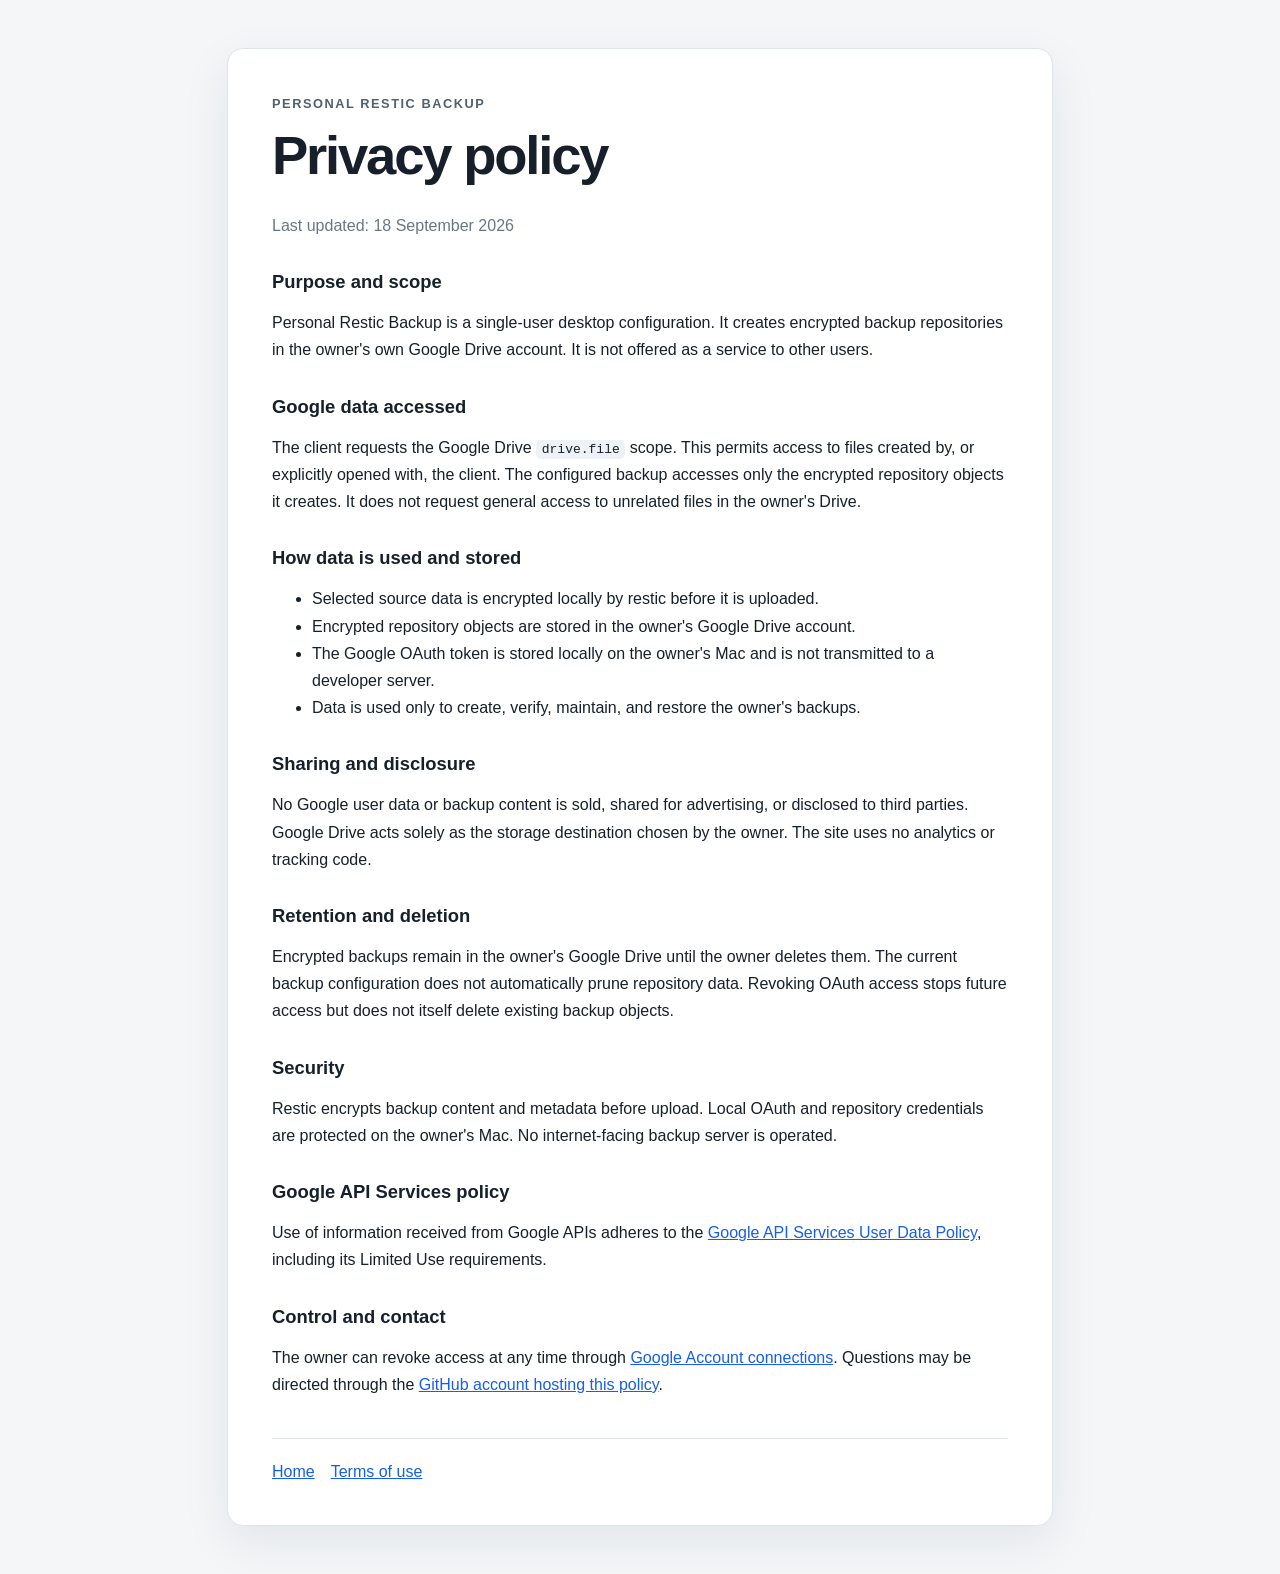
==== privacy/index.html @ 1a4e80c6 "Add OAuth branding and privacy pages" ====
<!doctype html>
<html lang="en">
<head>
  <meta charset="utf-8">
  <meta name="viewport" content="width=device-width, initial-scale=1">
  <meta name="description" content="Privacy policy for Personal Restic Backup.">
  <title>Privacy Policy | Personal Restic Backup</title>
  <link rel="stylesheet" href="../styles.css">
</head>
<body>
  <main>
    <p class="eyebrow">Personal Restic Backup</p>
    <h1>Privacy policy</h1>
    <p class="updated">Last updated: 18 September 2026</p>

    <section>
      <h2>Purpose and scope</h2>
      <p>
        Personal Restic Backup is a single-user desktop configuration. It creates encrypted backup
        repositories in the owner's own Google Drive account. It is not offered as a service to
        other users.
      </p>
    </section>

    <section>
      <h2>Google data accessed</h2>
      <p>
        The client requests the Google Drive <code>drive.file</code> scope. This permits access to
        files created by, or explicitly opened with, the client. The configured backup accesses only
        the encrypted repository objects it creates. It does not request general access to unrelated
        files in the owner's Drive.
      </p>
    </section>

    <section>
      <h2>How data is used and stored</h2>
      <ul>
        <li>Selected source data is encrypted locally by restic before it is uploaded.</li>
        <li>Encrypted repository objects are stored in the owner's Google Drive account.</li>
        <li>The Google OAuth token is stored locally on the owner's Mac and is not transmitted to a developer server.</li>
        <li>Data is used only to create, verify, maintain, and restore the owner's backups.</li>
      </ul>
    </section>

    <section>
      <h2>Sharing and disclosure</h2>
      <p>
        No Google user data or backup content is sold, shared for advertising, or disclosed to third
        parties. Google Drive acts solely as the storage destination chosen by the owner. The site
        uses no analytics or tracking code.
      </p>
    </section>

    <section>
      <h2>Retention and deletion</h2>
      <p>
        Encrypted backups remain in the owner's Google Drive until the owner deletes them. The
        current backup configuration does not automatically prune repository data. Revoking OAuth
        access stops future access but does not itself delete existing backup objects.
      </p>
    </section>

    <section>
      <h2>Security</h2>
      <p>
        Restic encrypts backup content and metadata before upload. Local OAuth and repository
        credentials are protected on the owner's Mac. No internet-facing backup server is operated.
      </p>
    </section>

    <section>
      <h2>Google API Services policy</h2>
      <p>
        Use of information received from Google APIs adheres to the
        <a href="https://developers.google.com/terms/api-services-user-data-policy">Google API Services User Data Policy</a>,
        including its Limited Use requirements.
      </p>
    </section>

    <section>
      <h2>Control and contact</h2>
      <p>
        The owner can revoke access at any time through
        <a href="https://myaccount.google.com/connections">Google Account connections</a>.
        Questions may be directed through the
        <a href="https://github.com/hryhory-sinenka">GitHub account hosting this policy</a>.
      </p>
    </section>

    <nav aria-label="Site navigation">
      <a href="../">Home</a>
      <a href="../terms/">Terms of use</a>
    </nav>
  </main>
</body>
</html>
---- styles.css ----
:root {
  color-scheme: light dark;
  font-family: ui-sans-serif, -apple-system, BlinkMacSystemFont, "Segoe UI", sans-serif;
  background: #f4f6f8;
  color: #17202a;
}

body {
  margin: 0;
  padding: 3rem 1.25rem;
}

main {
  max-width: 46rem;
  margin: 0 auto;
  padding: 2.75rem;
  background: #ffffff;
  border: 1px solid #dfe5eb;
  border-radius: 1rem;
  box-shadow: 0 1rem 3rem rgba(20, 33, 46, 0.08);
}

h1,
h2 {
  line-height: 1.2;
}

h1 {
  margin: 0 0 1.5rem;
  font-size: clamp(2rem, 7vw, 3.4rem);
  letter-spacing: -0.04em;
}

h2 {
  margin-top: 2rem;
  font-size: 1.15rem;
}

p,
li {
  line-height: 1.7;
}

a {
  color: #155eef;
}

code {
  padding: 0.12rem 0.35rem;
  border-radius: 0.3rem;
  background: #eef2f6;
}

.eyebrow {
  margin: 0 0 0.5rem;
  color: #52606d;
  font-size: 0.8rem;
  font-weight: 700;
  letter-spacing: 0.12em;
  text-transform: uppercase;
}

.updated {
  color: #687684;
}

nav {
  display: flex;
  flex-wrap: wrap;
  gap: 1rem;
  margin-top: 2.5rem;
  padding-top: 1.5rem;
  border-top: 1px solid #dfe5eb;
}

@media (prefers-color-scheme: dark) {
  :root {
    background: #0d1117;
    color: #e6edf3;
  }

  main {
    background: #161b22;
    border-color: #30363d;
    box-shadow: none;
  }

  a {
    color: #7aa2ff;
  }

  code {
    background: #252c35;
  }

  .eyebrow,
  .updated {
    color: #9da7b3;
  }

  nav {
    border-color: #30363d;
  }
}

@media (max-width: 38rem) {
  body {
    padding: 1rem;
  }

  main {
    padding: 1.5rem;
  }
}
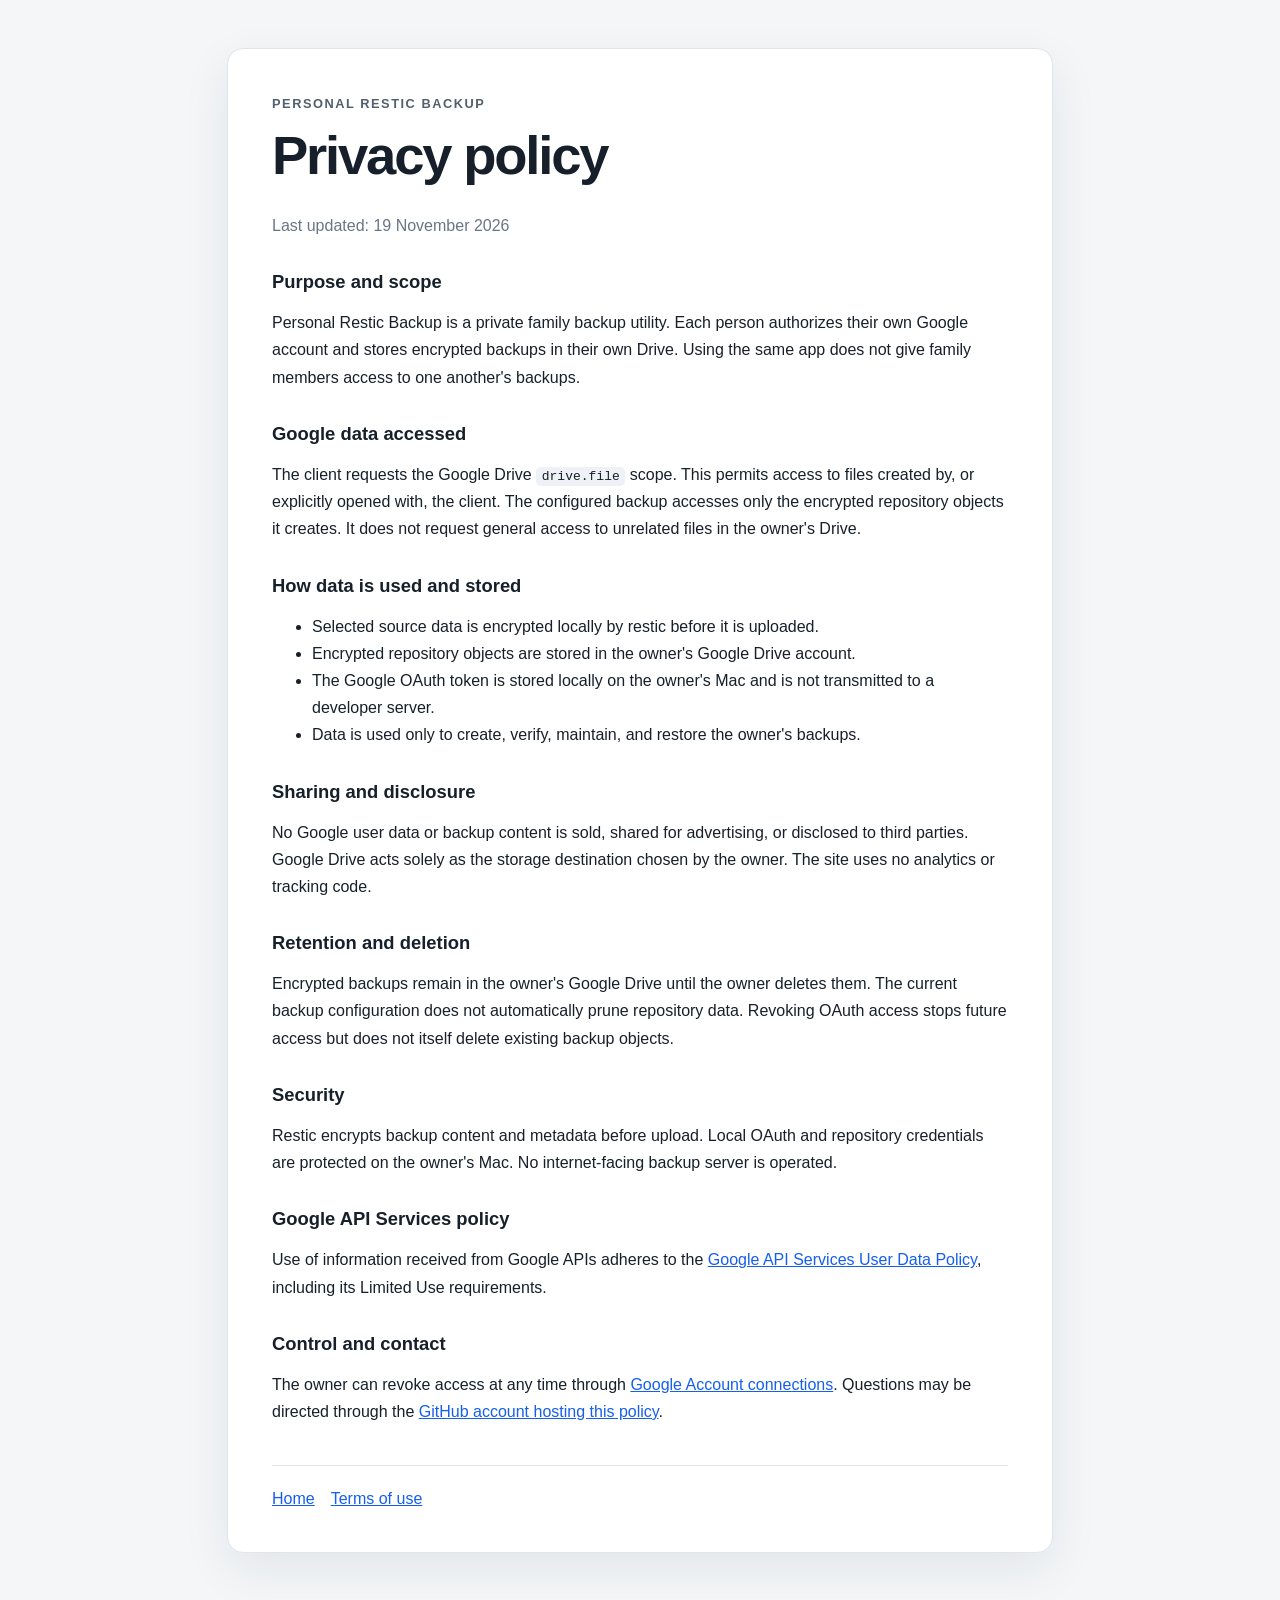
==== commit 12fe2b9f: "docs: clarify private family backup use" ====
--- a/privacy/index.html
+++ b/privacy/index.html
@@ -11,14 +11,14 @@
   <main>
     <p class="eyebrow">Personal Restic Backup</p>
     <h1>Privacy policy</h1>
-    <p class="updated">Last updated: 18 September 2026</p>
+    <p class="updated">Last updated: 19 November 2026</p>
 
     <section>
       <h2>Purpose and scope</h2>
       <p>
-        Personal Restic Backup is a single-user desktop configuration. It creates encrypted backup
-        repositories in the owner's own Google Drive account. It is not offered as a service to
-        other users.
+        Personal Restic Backup is a private family backup utility. Each person authorizes their own
+        Google account and stores encrypted backups in their own Drive. Using the same app does
+        not give family members access to one another's backups.
       </p>
     </section>
 
